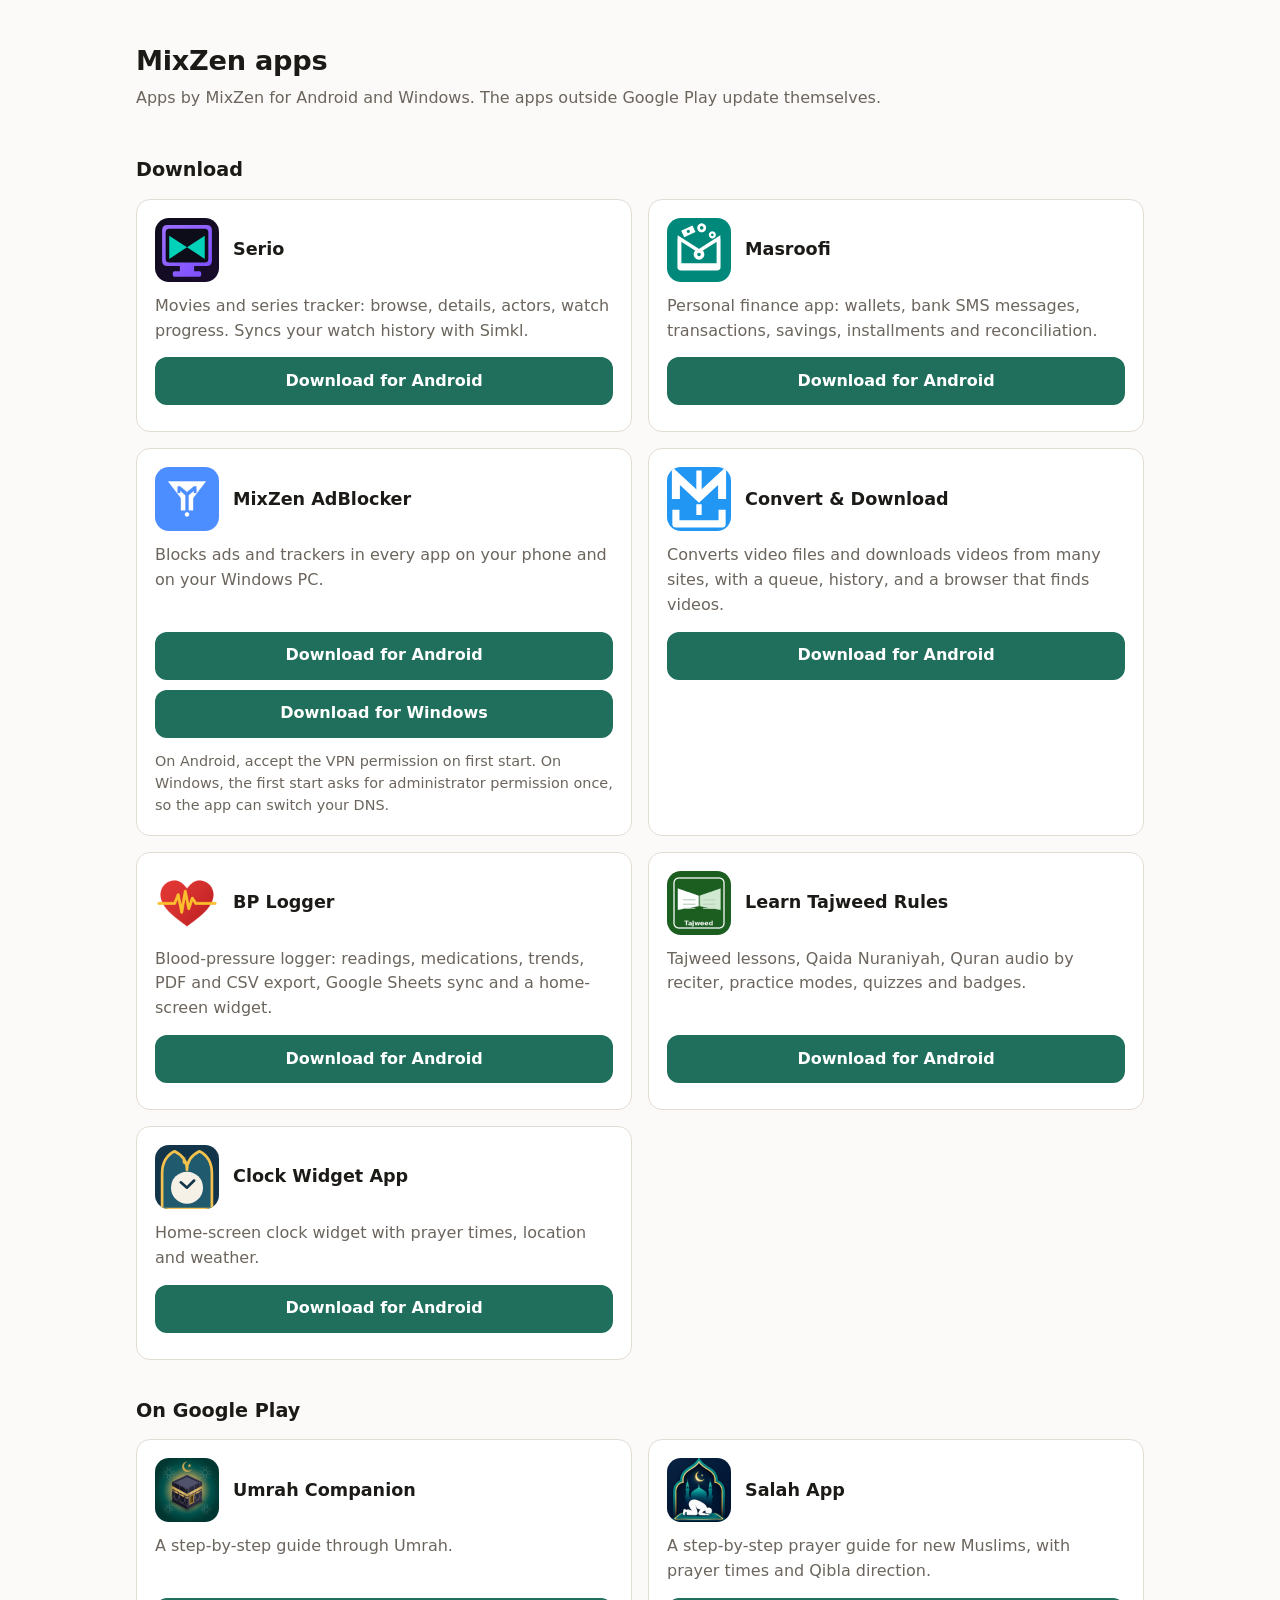
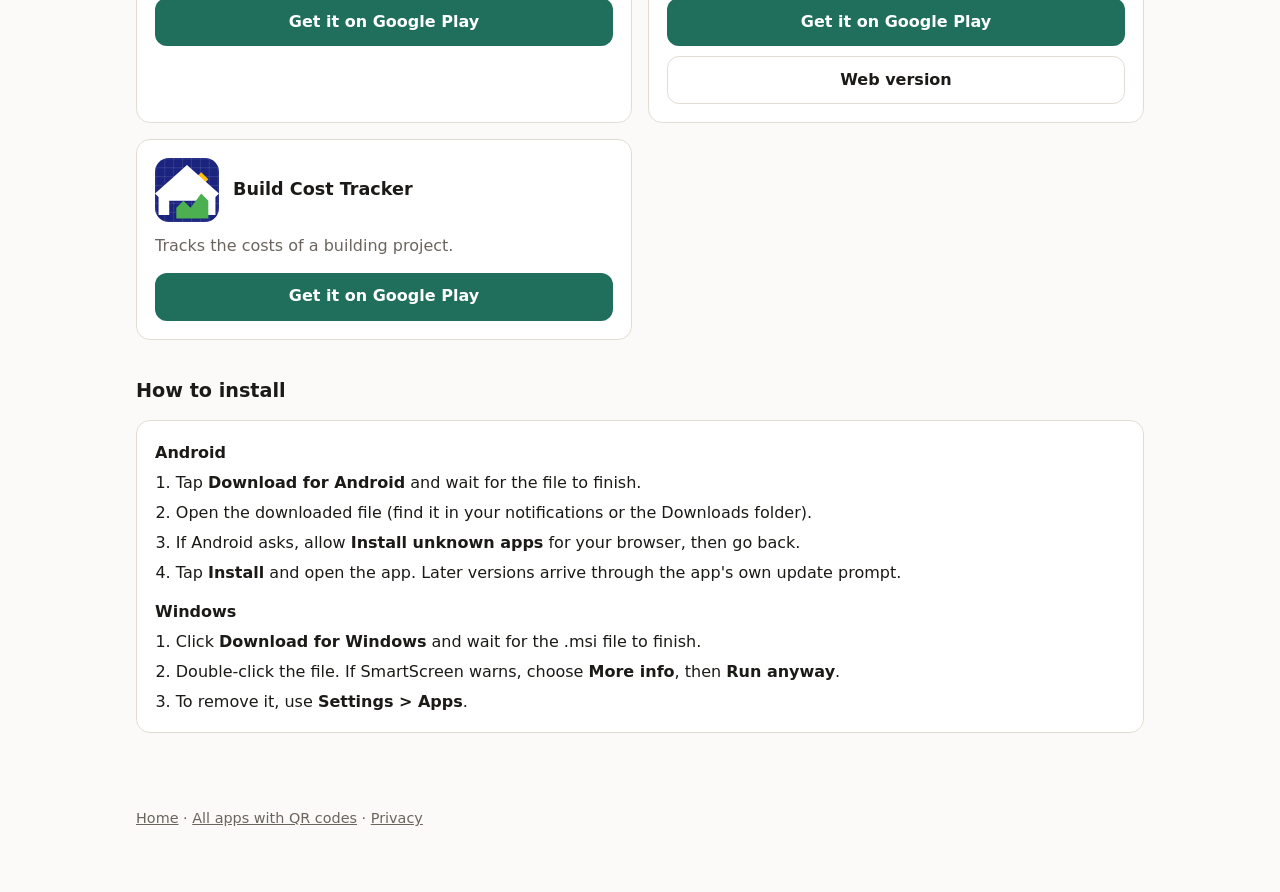
==== download/index.html @ f844269d "Add download page for all MixZen apps One page at /download/ with a card per app outside Google Play" ====
<!doctype html>
<html lang="en">
<head>
<meta charset="utf-8">
<meta name="viewport" content="width=device-width, initial-scale=1">
<title>MixZen apps: downloads</title>
<meta name="description" content="Download MixZen apps for Android and Windows. The apps outside Google Play update themselves.">
<link rel="icon" href="icons/adblocker.png">
<style>
:root{color-scheme:light dark;--bg:#fbfaf8;--card:#fff;--fg:#1c1a17;--muted:#6b655d;--line:#e2ddd4;--accent:#1f6f5c;--on-accent:#fff}
@media (prefers-color-scheme:dark){:root{--bg:#141613;--card:#1b1e1a;--fg:#ececea;--muted:#9a958c;--line:#2c302b;--accent:#6fbfa5;--on-accent:#10221c}}
*{box-sizing:border-box}
html{background:var(--bg)}
body{margin:0;background:var(--bg);color:var(--fg);font:16px/1.55 system-ui,-apple-system,"Segoe UI",Roboto,sans-serif;-webkit-font-smoothing:antialiased}
main,header,footer{max-width:1040px;margin:0 auto;padding-left:16px;padding-right:16px}
header{padding-top:40px;padding-bottom:8px}
h1{margin:0 0 4px;font-size:1.7rem;letter-spacing:-.01em}
.sub{margin:0;color:var(--muted)}
h2{margin:36px 0 14px;font-size:1.2rem}
.grid{display:grid;grid-template-columns:1fr;gap:16px}
@media (min-width:760px){.grid{grid-template-columns:1fr 1fr}}
.card{background:var(--card);border:1px solid var(--line);border-radius:14px;padding:18px;display:grid;grid-row:span 4;grid-template-rows:subgrid;row-gap:0;align-content:start;scroll-margin-top:16px;min-width:0}
.play .card{grid-row:span 3}
.more{display:flex;flex-direction:column}
.card:target{border-color:var(--accent);box-shadow:0 0 0 2px var(--accent)}
.head{display:flex;gap:14px;align-items:center;margin-bottom:12px}
.head img{width:64px;height:64px;border-radius:14px;flex:none}
.head h3{margin:0;font-size:1.1rem}
.desc{margin:0 0 14px;color:var(--muted)}
.btns{display:flex;flex-direction:column;gap:10px}
.btn{display:flex;align-items:center;justify-content:center;min-height:48px;padding:10px 16px;border-radius:12px;background:var(--accent);color:var(--on-accent);font-weight:700;text-decoration:none;text-align:center}
.btn.quiet{background:transparent;color:var(--fg);border:1px solid var(--line);font-weight:600}
.btn:focus-visible,a:focus-visible,summary:focus-visible{outline:3px solid var(--fg);outline-offset:2px}
.notes-link{align-self:flex-start;margin:10px 0 0;padding:6px 0;min-height:32px;background:none;border:0;font:inherit;font-size:.92rem;color:var(--muted);text-decoration:underline;cursor:pointer;text-align:left}
.notes-link[hidden]{display:none}
.notes-link:focus-visible{outline:3px solid var(--fg);outline-offset:2px}
dialog{padding:0;border:1px solid var(--line);background:var(--card);color:var(--fg);width:calc(100% - 32px);max-width:520px;border-radius:14px;overflow:hidden}
dialog::backdrop{background:rgba(0,0,0,.5)}
.sheet{display:flex;flex-direction:column;max-height:80vh;padding:18px}
.sheet h3{margin:0 0 10px;font-size:1.1rem}
.sheet .notes{margin:0 0 14px;overflow:auto;white-space:pre-line;color:var(--muted);font-size:.95rem;overflow-wrap:anywhere;max-height:70vh;flex:1 1 auto}
.sheet .handle{display:none;width:40px;height:4px;border-radius:2px;background:var(--line);margin:-6px auto 14px}
@media (max-width:599px){
dialog{width:100%;max-width:100%;margin:auto 0 0 0;border-radius:20px 20px 0 0;border-bottom:0}
.sheet .handle{display:block}
}
body:has(dialog[open]){overflow:hidden}
.extra{margin:12px 0 0;font-size:.9rem;color:var(--muted)}
.how{background:var(--card);border:1px solid var(--line);border-radius:14px;padding:6px 18px 12px}
.how h3{margin:14px 0 6px;font-size:1rem}
.how ol{margin:0;padding-left:1.3em}
.how li{margin:5px 0}
footer{margin-top:40px;padding-top:20px;padding-bottom:48px;color:var(--muted);font-size:.9rem}
footer a{color:var(--muted)}
</style>
</head>
<body>
<header>
<h1>MixZen apps</h1>
<p class="sub">Apps by MixZen for Android and Windows. The apps outside Google Play update themselves.</p>
</header>
<main>

<h2>Download</h2>
<div class="grid">

<section class="card" id="serio">
<div class="head"><img src="icons/serio.svg" alt="" width="64" height="64"><h3>Serio</h3></div>
<p class="desc">Movies and series tracker: browse, details, actors, watch progress. Syncs your watch history with Simkl.</p>
<div class="btns"><a class="btn" data-app="serio" data-os="android" href="https://github.com/mixOsApps/serio-releases/releases/latest">Download for Android</a></div>
<div class="more">
<button type="button" class="notes-link" data-notes="serio" hidden></button>
</div>
</section>

<section class="card" id="masroofi">
<div class="head"><img src="icons/masroofi.svg" alt="" width="64" height="64"><h3>Masroofi</h3></div>
<p class="desc">Personal finance app: wallets, bank SMS messages, transactions, savings, installments and reconciliation.</p>
<div class="btns"><a class="btn" data-app="masroofi" data-os="android" href="https://github.com/mixOsApps/masroofi-releases/releases/latest">Download for Android</a></div>
<div class="more">
<button type="button" class="notes-link" data-notes="masroofi" hidden></button>
</div>
</section>

<section class="card" id="adblocker">
<div class="head"><img src="icons/adblocker.png" alt="" width="64" height="64"><h3>MixZen AdBlocker</h3></div>
<p class="desc">Blocks ads and trackers in every app on your phone and on your Windows PC.</p>
<div class="btns">
<a class="btn" data-app="adblocker" data-os="android" href="https://github.com/mixOsApps/adblocker-releases/releases/latest">Download for Android</a>
<!-- A Windows build for another app: add windowsFeed + windowsFallback to its APPS entry and copy this line into its card with data-app set to its id. -->
<a class="btn" data-app="adblocker" data-os="windows" href="https://github.com/mixOsApps/adblocker-releases/releases">Download for Windows</a>
</div>
<div class="more">
<p class="extra">On Android, accept the VPN permission on first start. On Windows, the first start asks for administrator permission once, so the app can switch your DNS.</p>
<button type="button" class="notes-link" data-notes="adblocker" hidden></button>
<button type="button" class="notes-link" data-notes="adblocker-windows" hidden></button>
</div>
</section>

<section class="card" id="convert-and-download">
<div class="head"><img src="icons/convert-and-download.svg" alt="" width="64" height="64"><h3>Convert &amp; Download</h3></div>
<p class="desc">Converts video files and downloads videos from many sites, with a queue, history, and a browser that finds videos.</p>
<div class="btns"><a class="btn" data-app="convert-and-download" data-os="android" href="https://github.com/mixOsApps/tstomp4converter-releases/releases/latest">Download for Android</a></div>
<div class="more">
<button type="button" class="notes-link" data-notes="convert-and-download" hidden></button>
</div>
</section>

<section class="card" id="bplogger">
<div class="head"><img src="icons/bplogger.png" alt="" width="64" height="64"><h3>BP Logger</h3></div>
<p class="desc">Blood-pressure logger: readings, medications, trends, PDF and CSV export, Google Sheets sync and a home-screen widget.</p>
<div class="btns"><a class="btn" data-app="bplogger" data-os="android" href="https://github.com/mixOsApps/bplogger-releases/releases/latest">Download for Android</a></div>
<div class="more">
<button type="button" class="notes-link" data-notes="bplogger" hidden></button>
</div>
</section>

<section class="card" id="tajweed">
<div class="head"><img src="icons/tajweed.png" alt="" width="64" height="64"><h3>Learn Tajweed Rules</h3></div>
<p class="desc">Tajweed lessons, Qaida Nuraniyah, Quran audio by reciter, practice modes, quizzes and badges.</p>
<div class="btns"><a class="btn" data-app="tajweed" data-os="android" href="https://github.com/mixOsApps/Tajweed.Rules/releases/latest">Download for Android</a></div>
<div class="more">
<button type="button" class="notes-link" data-notes="tajweed" hidden></button>
</div>
</section>

<section class="card" id="clock-widget">
<div class="head"><img src="icons/clock-widget.svg" alt="" width="64" height="64"><h3>Clock Widget App</h3></div>
<p class="desc">Home-screen clock widget with prayer times, location and weather.</p>
<div class="btns"><a class="btn" data-app="clock-widget" data-os="android" href="https://github.com/mixOsApps/clockwidget-releases/releases/latest">Download for Android</a></div>
<div class="more">
<button type="button" class="notes-link" data-notes="clock-widget" hidden></button>
</div>
</section>

</div>

<h2>On Google Play</h2>
<div class="grid play">

<section class="card" id="umrah">
<div class="head"><img src="icons/umrah.png" alt="" width="64" height="64"><h3>Umrah Companion</h3></div>
<p class="desc">A step-by-step guide through Umrah.</p>
<div class="btns"><a class="btn" href="https://play.google.com/store/apps/details?id=com.umrahcompanion">Get it on Google Play</a></div>
</section>

<section class="card" id="salah">
<div class="head"><img src="icons/salah.png" alt="" width="64" height="64"><h3>Salah App</h3></div>
<p class="desc">A step-by-step prayer guide for new Muslims, with prayer times and Qibla direction.</p>
<div class="btns">
<a class="btn" href="https://play.google.com/store/apps/details?id=com.mixzen.salah">Get it on Google Play</a>
<a class="btn quiet" href="/salah-app/">Web version</a>
</div>
</section>

<section class="card" id="build-cost">
<div class="head"><img src="icons/build-cost.svg" alt="" width="64" height="64"><h3>Build Cost Tracker</h3></div>
<p class="desc">Tracks the costs of a building project.</p>
<div class="btns"><a class="btn" href="https://play.google.com/store/apps/details?id=com.buildcost.tracker">Get it on Google Play</a></div>
</section>

</div>

<h2>How to install</h2>
<div class="how">
<h3>Android</h3>
<ol>
<li>Tap <b>Download for Android</b> and wait for the file to finish.</li>
<li>Open the downloaded file (find it in your notifications or the Downloads folder).</li>
<li>If Android asks, allow <b>Install unknown apps</b> for your browser, then go back.</li>
<li>Tap <b>Install</b> and open the app. Later versions arrive through the app's own update prompt.</li>
</ol>
<h3>Windows</h3>
<ol>
<li>Click <b>Download for Windows</b> and wait for the .msi file to finish.</li>
<li>Double-click the file. If SmartScreen warns, choose <b>More info</b>, then <b>Run anyway</b>.</li>
<li>To remove it, use <b>Settings &gt; Apps</b>.</li>
</ol>
</div>

</main>
<footer>
<p><a href="/">Home</a> &middot; <a href="/apps.html">All apps with QR codes</a> &middot; <a href="/privacy.html">Privacy</a></p>
</footer>

<dialog id="notes-dialog" aria-labelledby="nd-title"><div class="sheet"><div class="handle" aria-hidden="true"></div><h3 id="nd-title"></h3><p class="notes" id="nd-body"></p><button type="button" class="btn" id="nd-close">Close</button></div></dialog>

<script>
(function () {
  var RAW = "https://raw.githubusercontent.com/mixOsApps/";
  // One entry per app. Without a feed (or when it fails) the buttons keep the releases/latest links written in the HTML.
  // To add a Windows build to an app: add windowsFeed + windowsFallback here and a data-os="windows" button in its card.
  var APPS = [
    { id: "serio", name: "Serio", icon: "icons/serio.svg",
      androidFeed: RAW + "serio-releases/main/version.json",
      androidFallback: "https://github.com/mixOsApps/serio-releases/releases/latest" },
    { id: "masroofi", name: "Masroofi", icon: "icons/masroofi.svg",
      androidFeed: RAW + "masroofi-releases/main/version.json",
      androidFallback: "https://github.com/mixOsApps/masroofi-releases/releases/latest" },
    { id: "adblocker", name: "MixZen AdBlocker", icon: "icons/adblocker.png",
      androidFeed: RAW + "adblocker-releases/main/version.json",
      androidFallback: "https://github.com/mixOsApps/adblocker-releases/releases/latest",
      windowsFeed: RAW + "adblocker-releases/main/desktop-version.json",
      windowsFallback: "https://github.com/mixOsApps/adblocker-releases/releases" },
    { id: "convert-and-download", name: "Convert & Download", icon: "icons/convert-and-download.svg",
      androidFeed: RAW + "tstomp4converter-releases/main/version.json",
      androidFallback: "https://github.com/mixOsApps/tstomp4converter-releases/releases/latest" },
    { id: "bplogger", name: "BP Logger", icon: "icons/bplogger.png",
      androidFeed: RAW + "bplogger-releases/main/version.json",
      androidFallback: "https://github.com/mixOsApps/bplogger-releases/releases/latest" },
    { id: "tajweed", name: "Learn Tajweed Rules", icon: "icons/tajweed.png",
      androidFeed: RAW + "Tajweed.Rules/refs/heads/main/version.json",
      androidFallback: "https://github.com/mixOsApps/Tajweed.Rules/releases/latest" },
    { id: "clock-widget", name: "Clock Widget App", icon: "icons/clock-widget.svg",
      androidFeed: RAW + "clockwidget-releases/main/version.json",
      androidFallback: "https://github.com/mixOsApps/clockwidget-releases/releases/latest" }
  ];

  var dlg = document.getElementById("notes-dialog");
  function openNotes(title, notes) {
    document.getElementById("nd-title").textContent = title;
    var body = document.getElementById("nd-body");
    body.textContent = notes;
    body.scrollTop = 0;
    dlg.showModal();
  }
  dlg.addEventListener("click", function (e) { if (e.target === dlg) dlg.close(); });
  document.getElementById("nd-close").addEventListener("click", function () { dlg.close(); });

  function fill(app, os, feed, fallback, urlKey, label, notesId, platform) {
    var btn = document.querySelector('[data-app="' + app.id + '"][data-os="' + os + '"]');
    var link = document.querySelector('[data-notes="' + notesId + '"]');
    if (!btn) return;
    btn.href = fallback;
    if (!feed) return;
    fetch(feed, { cache: "no-store" })
      .then(function (r) { if (!r.ok) throw new Error(r.status); return r.json(); })
      .then(function (j) {
        var href = j[urlKey], ver = j.versionName;
        if (!href || !ver || href.indexOf("https://") !== 0) throw new Error("bad feed");
        btn.href = href;
        btn.textContent = label + " (" + ver + ")";
        var notes = String(j.releaseNotes || j.notes || "").trim();
        if (notes && link) {
          link.textContent = "What's new" + (platform ? " on " + platform : " in") + " " + ver;
          link.onclick = function () { openNotes(app.name + " " + ver, notes); };
          link.hidden = false;
        }
      })
      .catch(function () { /* keep the fallback link, notes link stays hidden */ });
  }
  APPS.forEach(function (app) {
    fill(app, "android", app.androidFeed, app.androidFallback, "apkUrl", "Download for Android", app.id, app.windowsFeed ? "Android" : "");
    fill(app, "windows", app.windowsFeed, app.windowsFallback, "msiUrl", "Download for Windows", app.id + "-windows", "Windows");
  });
})();
</script>
</body>
</html>
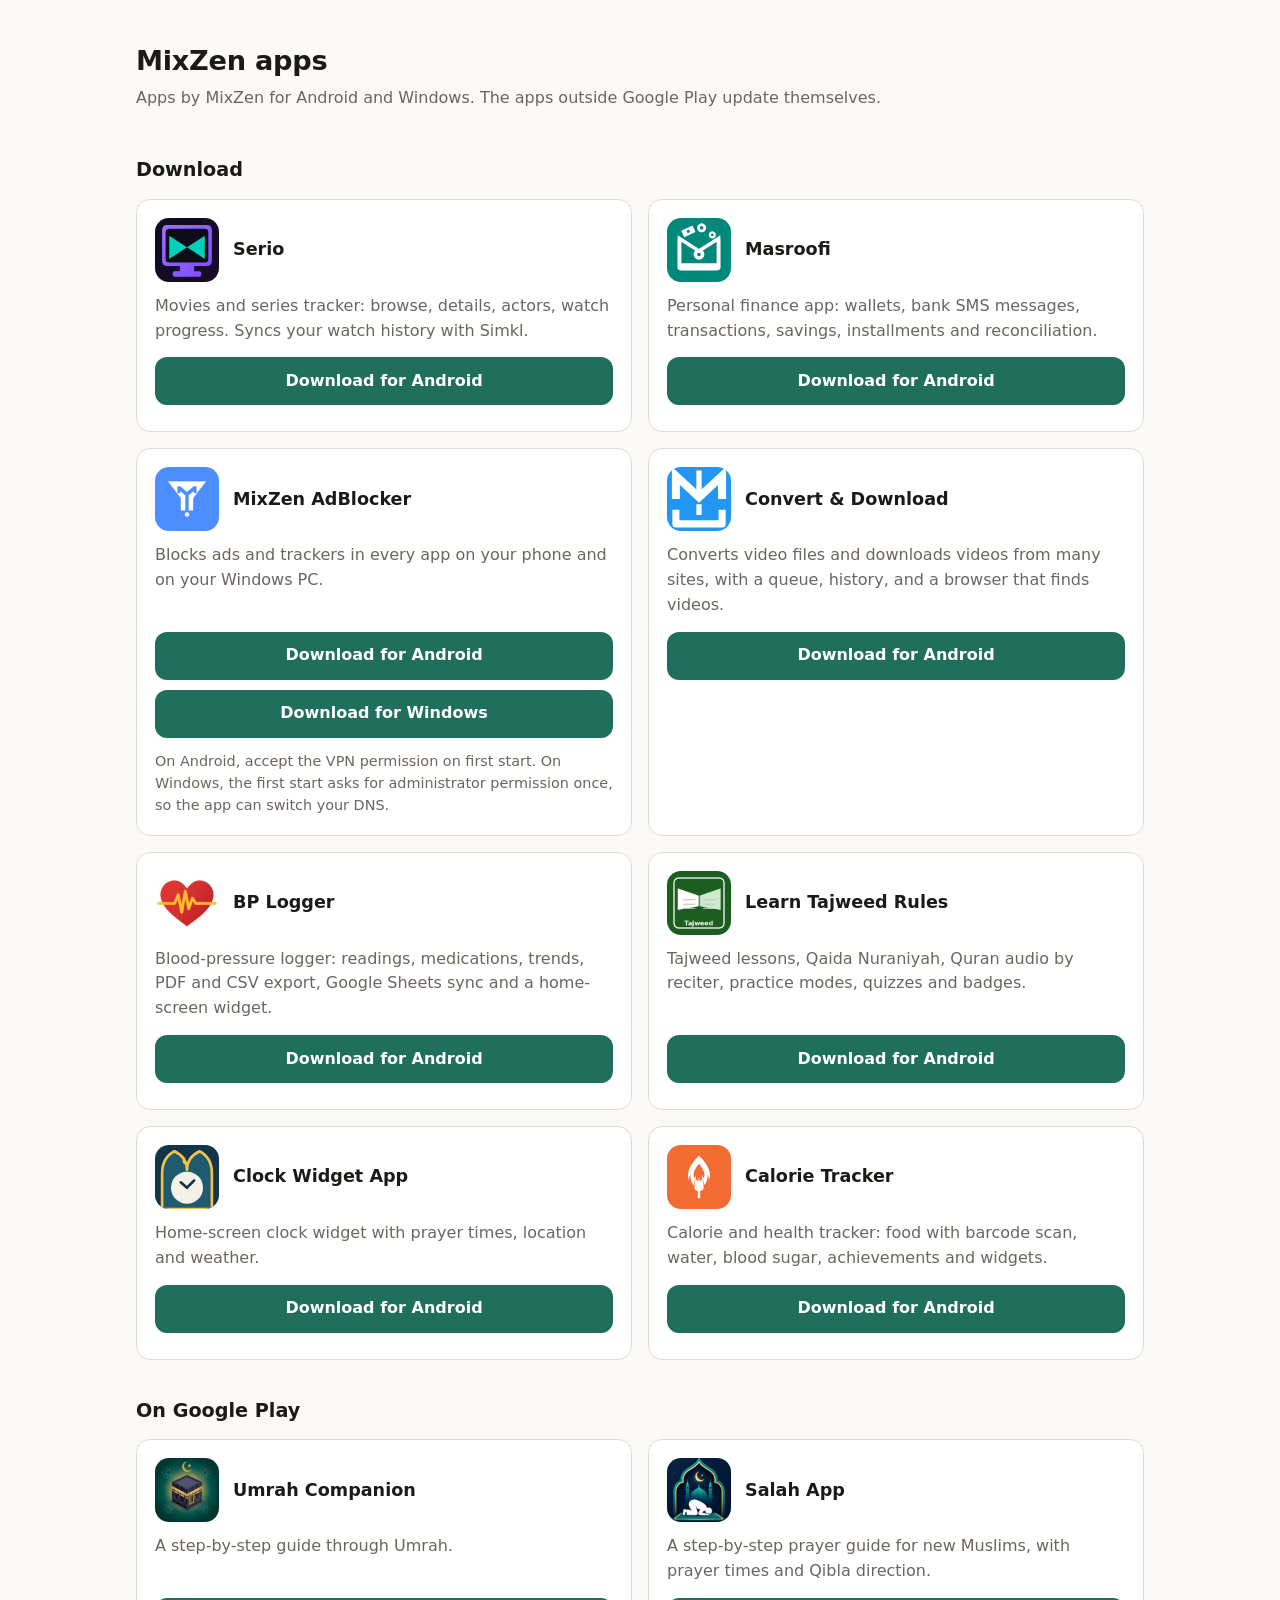
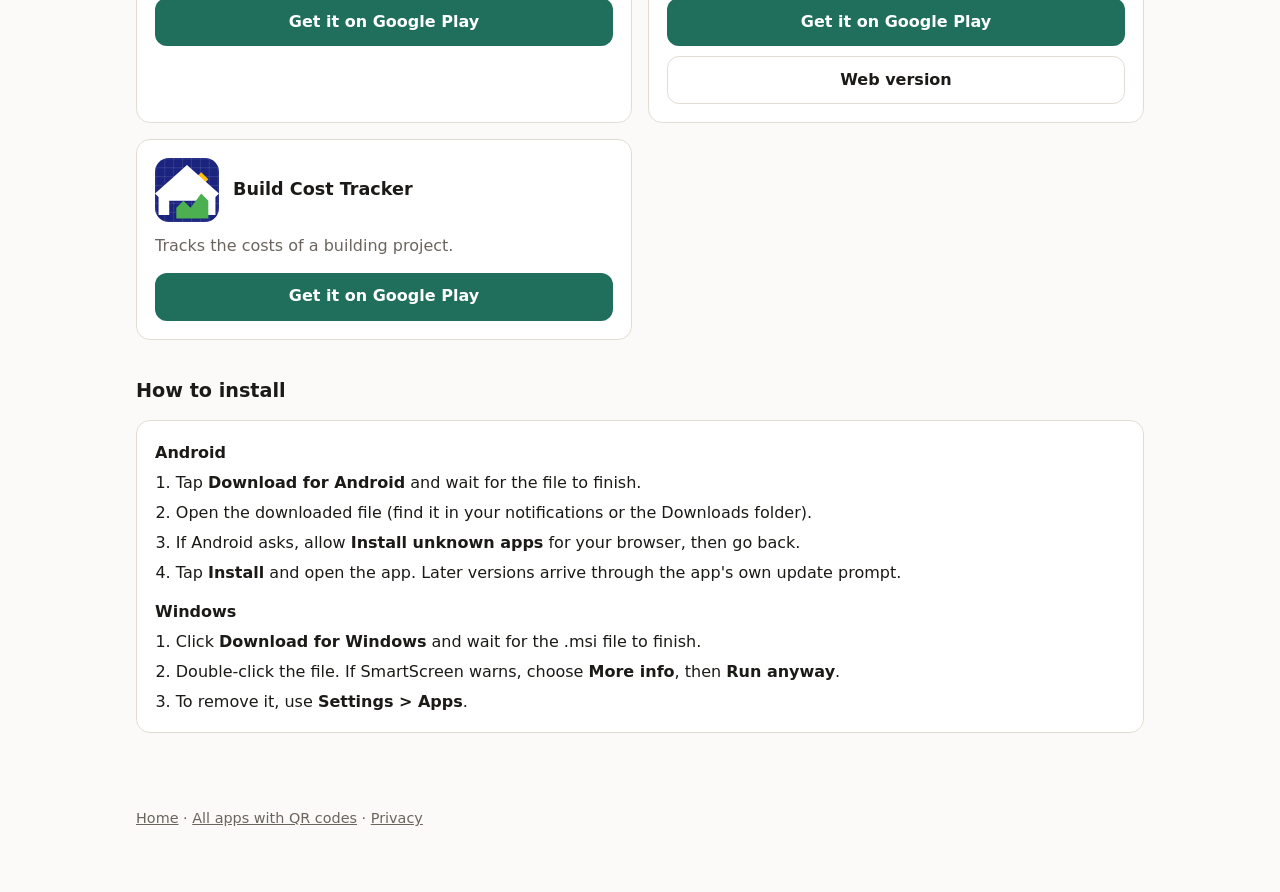
==== commit f97f6a6a: "Download page: add Calorie Tracker (card, icon, feed calorietracker-releases) Co-Authored-By: Claude" ====
--- a/download/index.html
+++ b/download/index.html
@@ -133,6 +133,15 @@
 </div>
 </section>
 
+<section class="card" id="calorie-tracker">
+<div class="head"><img src="icons/calorie-tracker.svg" alt="" width="64" height="64"><h3>Calorie Tracker</h3></div>
+<p class="desc">Calorie and health tracker: food with barcode scan, water, blood sugar, achievements and widgets.</p>
+<div class="btns"><a class="btn" data-app="calorie-tracker" data-os="android" href="https://github.com/mixOsApps/calorietracker-releases/releases/latest">Download for Android</a></div>
+<div class="more">
+<button type="button" class="notes-link" data-notes="calorie-tracker" hidden></button>
+</div>
+</section>
+
 </div>
 
 <h2>On Google Play</h2>
@@ -213,7 +222,10 @@
       androidFallback: "https://github.com/mixOsApps/Tajweed.Rules/releases/latest" },
     { id: "clock-widget", name: "Clock Widget App", icon: "icons/clock-widget.svg",
       androidFeed: RAW + "clockwidget-releases/main/version.json",
-      androidFallback: "https://github.com/mixOsApps/clockwidget-releases/releases/latest" }
+      androidFallback: "https://github.com/mixOsApps/clockwidget-releases/releases/latest" },
+    { id: "calorie-tracker", name: "Calorie Tracker", icon: "icons/calorie-tracker.svg",
+      androidFeed: RAW + "calorietracker-releases/main/version.json",
+      androidFallback: "https://github.com/mixOsApps/calorietracker-releases/releases/latest" }
   ];
 
   var dlg = document.getElementById("notes-dialog");
